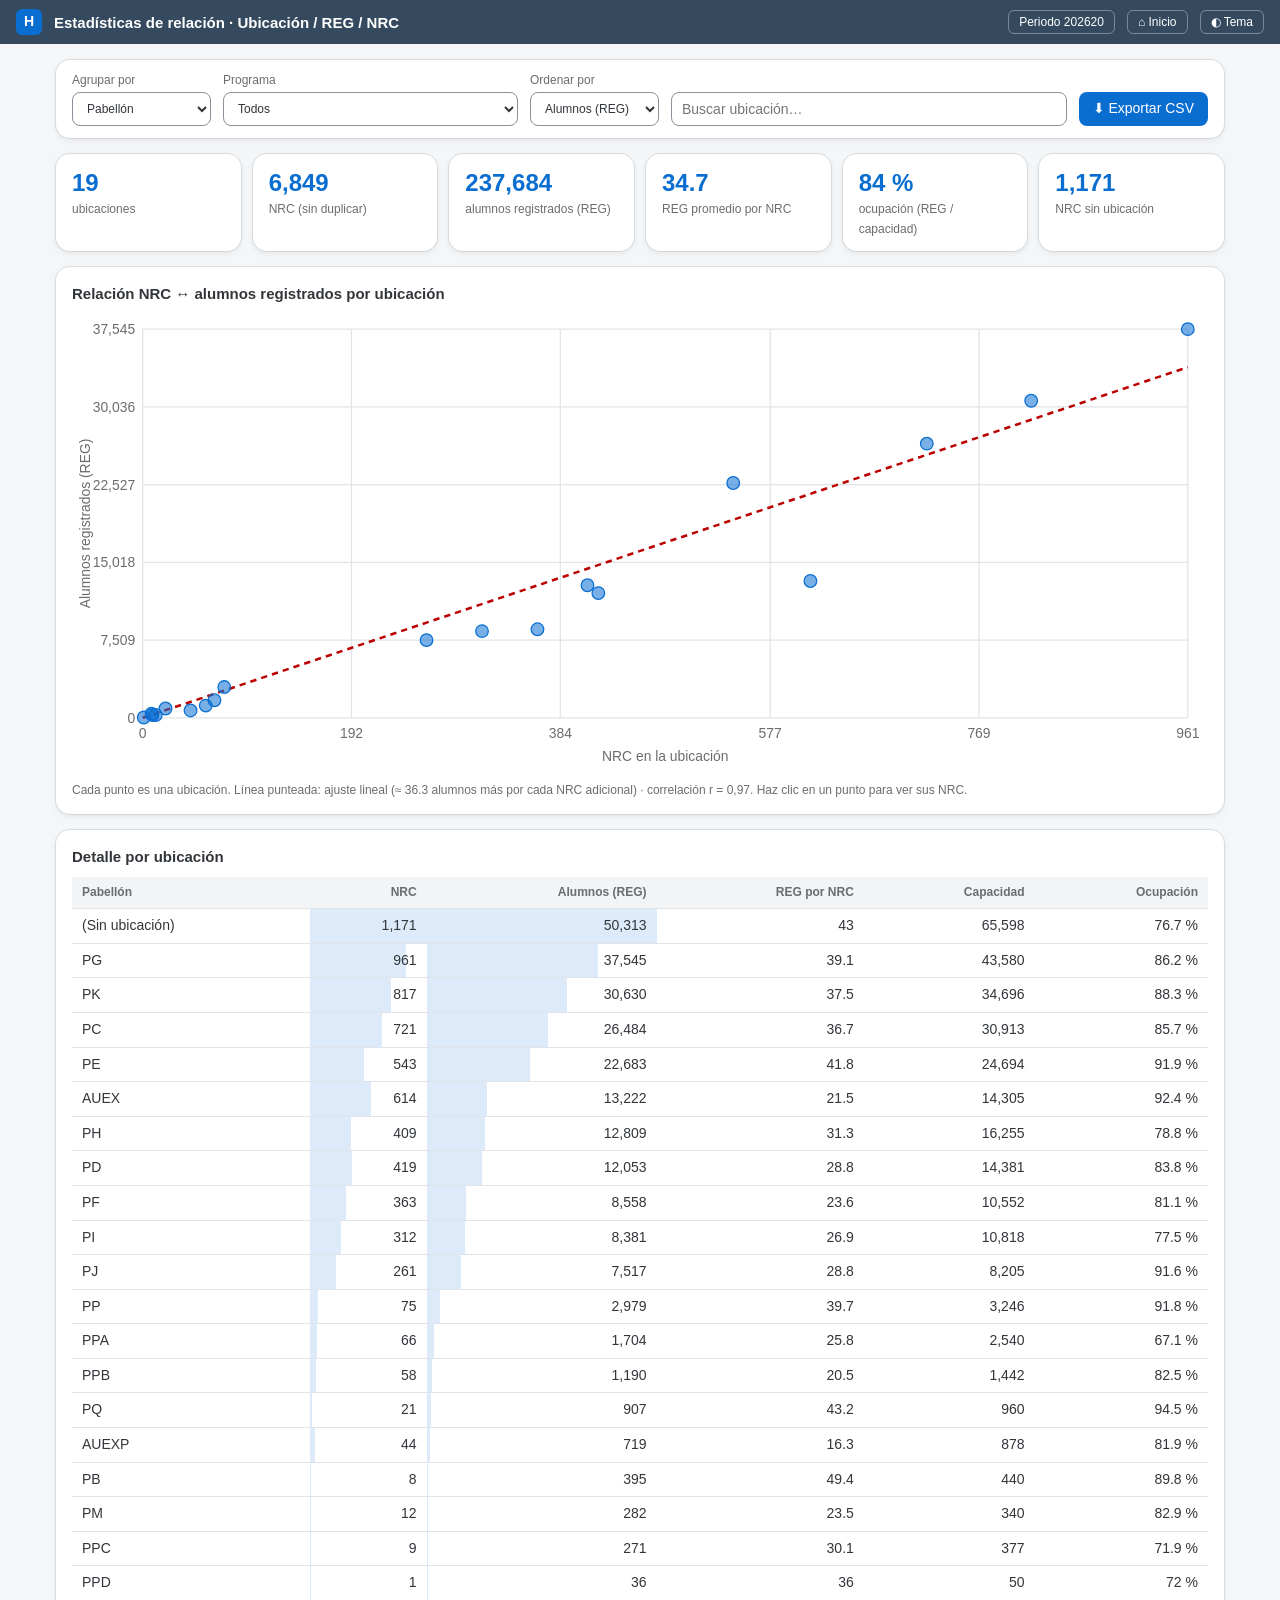
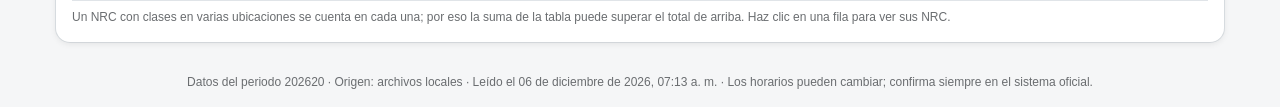
==== estadisticas.html @ 3a363b1f "Add files via upload" ====
<!DOCTYPE html>
<html lang="es"><head><meta charset="utf-8">
<meta name="viewport" content="width=device-width, initial-scale=1, viewport-fit=cover">
<title>Estadísticas de relación · Pregrado</title>
<link rel="stylesheet" href="assets/css/estadisticas.css">
</head><body>
<div class="shell"><div class="logo">H</div><h1>Estadísticas de relación · Ubicación / REG / NRC</h1><span class="pill" data-periodo>Periodo …</span><a class="tbtn" href="index.html">⌂ Inicio</a><button class="tbtn" id="th">◐ Tema</button></div>
<main>
  <section class="bar">
    <label>Agrupar por
      <select id="modo"><option value="pabe">Pabellón</option><option value="aula">Aula</option><option value="lab">Laboratorio / taller</option></select></label>
    <label>Programa <select id="prog"><option value="">Todos</option></select></label>
    <label>Ordenar por
      <select id="orden"><option value="reg">Alumnos (REG)</option><option value="nrc">NRC</option><option value="prom">REG por NRC</option><option value="ocup">Ocupación</option><option value="nom">Ubicación (A–Z)</option></select></label>
    <input type="search" id="q" placeholder="Buscar ubicación…">
    <button class="btn" id="csv">⬇ Exportar CSV</button>
  </section>
  <section class="kpis" id="kp"></section>
  <section class="card"><h2>Relación NRC ↔ alumnos registrados por ubicación</h2><div id="sc"></div><p class="nota" id="rr"></p></section>
  <section class="card"><h2>Detalle por ubicación</h2><div class="tw"><table class="tb" id="tb"></table></div><p class="nota" id="nt"></p></section>
</main>
<div class="pn" id="pn"><div class="pb" id="pb"></div></div>
<footer id="pie"></footer>
<script src="assets/js/datos.js" data-app="estadisticas"></script>
</body></html>
---- assets/css/estadisticas.css ----
:root{box-sizing:border-box;padding-top:env(safe-area-inset-top,0px);padding-bottom:env(safe-area-inset-bottom,0px);--bg:#f5f6f7;--card:#fff;--ink:#32363a;--mut:#6a6d70;--pri:#0a6ed1;--pri2:#ebf5fe;--shell:#354a5f;--line:#e0e4e8;--hdr:#f2f4f6;--ok:#107e3e;--bad:#bb0000;--sh:0 0 0 1px rgba(85,107,129,.15),0 2px 6px rgba(0,0,0,.08)}
:root[data-theme="dark"]{--bg:#12171c;--card:#1d242b;--ink:#eaecee;--mut:#9aa5ae;--pri:#4db1ff;--pri2:#16293a;--shell:#0b0f13;--line:#2f3a44;--hdr:#232c34;--ok:#5fd18a;--bad:#ff7b7b;--sh:0 0 0 1px rgba(255,255,255,.06),0 2px 8px rgba(0,0,0,.4)}
@media(prefers-color-scheme:dark){:root:not([data-theme="light"]){--bg:#12171c;--card:#1d242b;--ink:#eaecee;--mut:#9aa5ae;--pri:#4db1ff;--pri2:#16293a;--shell:#0b0f13;--line:#2f3a44;--hdr:#232c34;--ok:#5fd18a;--bad:#ff7b7b;--sh:0 0 0 1px rgba(255,255,255,.06),0 2px 8px rgba(0,0,0,.4)}}
html{scroll-padding-top:env(safe-area-inset-top,0px)}*{box-sizing:border-box}
body{margin:0;background:var(--bg);color:var(--ink);font:14px/1.4 Arial,Helvetica,sans-serif}
.shell{background:var(--shell);color:#fff;height:44px;display:flex;align-items:center;gap:12px;padding:0 16px}
.logo{width:26px;height:26px;border-radius:6px;background:#0a6ed1;display:grid;place-items:center;font-weight:700}
.shell h1{margin:0;font-size:15px;font-weight:600;flex:1;white-space:nowrap;overflow:hidden;text-overflow:ellipsis}
.pill{border:1px solid rgba(255,255,255,.35);border-radius:6px;padding:3px 10px;font-size:12px;white-space:nowrap}
.tbtn{background:transparent;color:#fff;border:1px solid rgba(255,255,255,.35);border-radius:6px;padding:4px 10px;cursor:pointer;font:12px Arial;text-decoration:none}
main{max-width:1200px;margin:0 auto;padding:16px;display:grid;gap:16px}
.card{background:var(--card);border-radius:14px;box-shadow:var(--sh);padding:16px}
.card h2{margin:0 0 10px;font-size:15px}
.bar{display:flex;flex-wrap:wrap;gap:12px;align-items:end;background:var(--card);border-radius:14px;box-shadow:var(--sh);padding:12px 16px}
.bar label{display:grid;gap:3px;font-size:12px;color:var(--mut)}
select,input[type=search]{height:34px;border:1px solid #89919a;border-radius:8px;padding:0 10px;background:var(--card);color:var(--ink);font:inherit}
input[type=search]{flex:1;min-width:160px}
.btn{height:34px;border:0;border-radius:8px;background:var(--pri);color:#fff;padding:0 14px;cursor:pointer;font:inherit}
.kpis{display:grid;grid-template-columns:repeat(auto-fit,minmax(150px,1fr));gap:12px}
.kpi{background:var(--card);border-radius:14px;box-shadow:var(--sh);padding:12px 16px}.kpi b{display:block;font-size:24px;color:var(--pri)}.kpi span{color:var(--mut);font-size:12px}
.tw{overflow-x:auto}.tb{width:100%;border-collapse:collapse}
.tb th,.tb td{padding:7px 10px;border-bottom:1px solid var(--line);text-align:right;white-space:nowrap}
.tb th{background:var(--hdr);font-size:12px;color:var(--mut)}.tb th:first-child,.tb td:first-child,.tb th.l,.tb td.l{text-align:left}
.tb tbody tr{cursor:pointer}.tb tbody tr:hover{background:var(--pri2)}
.db{position:relative}.db i{position:absolute;left:0;top:0;bottom:0;background:var(--pri);opacity:.14}.db span{position:relative}
.nota{color:var(--mut);font-size:12px;margin:8px 0 0}
svg text{fill:var(--mut);font:11px Arial}svg .ax{stroke:var(--line)}svg circle{fill:var(--pri);fill-opacity:.55;stroke:var(--pri);cursor:pointer}svg circle:hover{fill-opacity:.95}svg .rg{stroke:var(--bad);stroke-width:2;stroke-dasharray:5 4}
.pn{display:none;position:fixed;inset:0;background:rgba(0,0,0,.45);z-index:9;align-items:center;justify-content:center;padding:16px}.pn.on{display:flex}
.pb{background:var(--card);border-radius:14px;max-width:900px;width:100%;max-height:85vh;overflow:auto;padding:18px;position:relative}
.pb h3{margin:0 40px 4px 0}.pb p{margin:0 0 10px;color:var(--mut)}
.x{position:absolute;right:12px;top:12px;border:0;background:var(--hdr);color:var(--ink);border-radius:8px;width:30px;height:30px;cursor:pointer}
footer{text-align:center;color:var(--mut);font-size:12px;padding:16px}
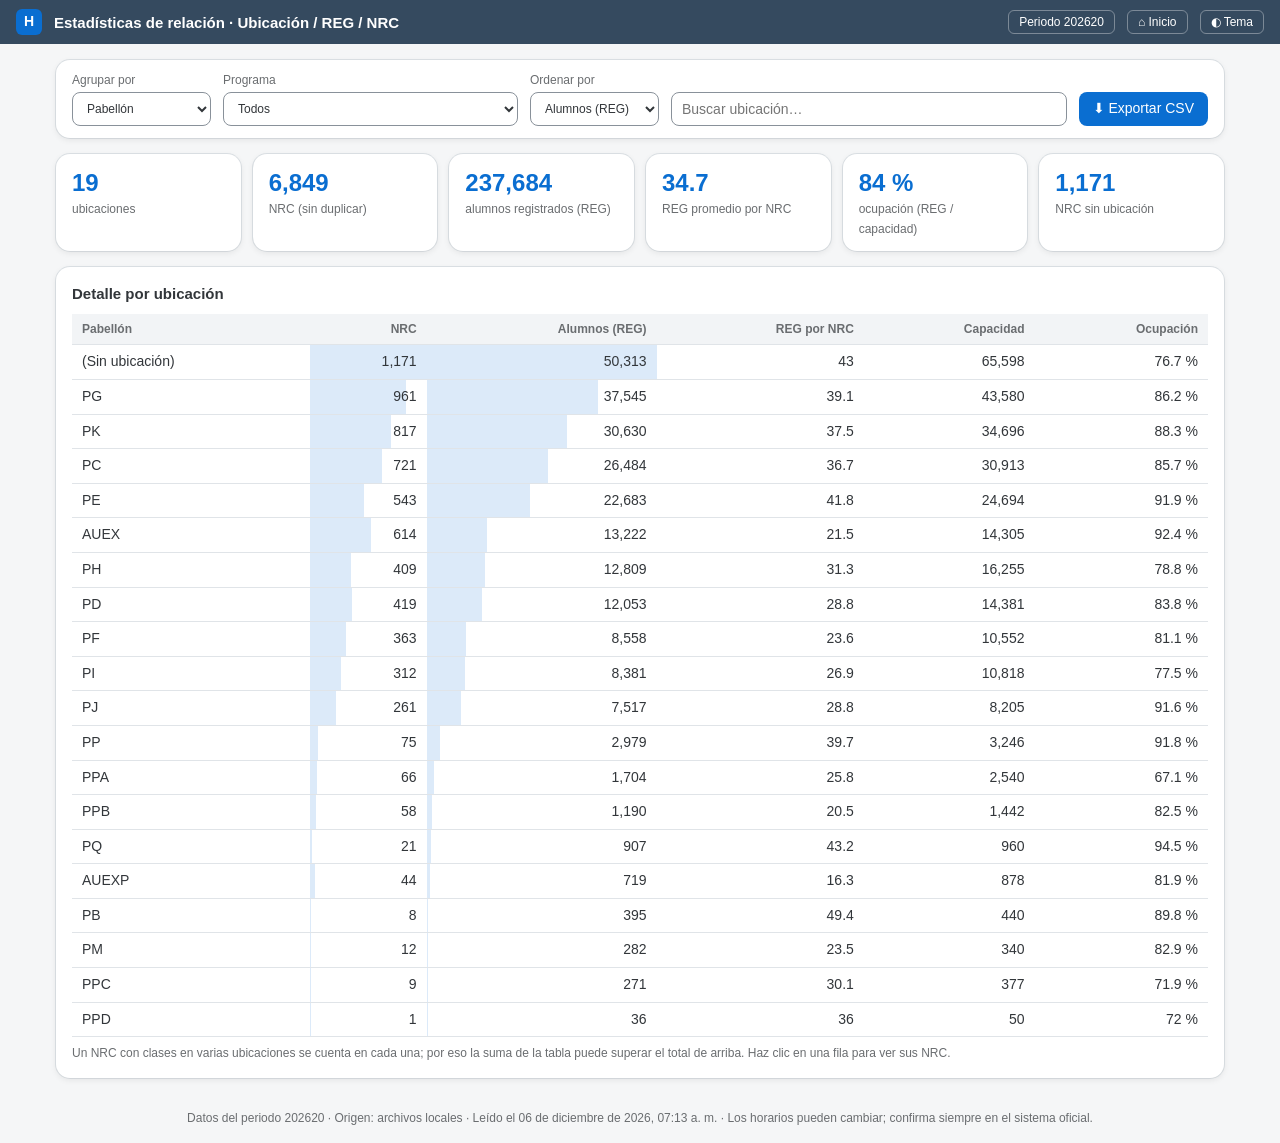
==== commit 55048974: "Add files via upload" ====
--- a/estadisticas.html
+++ b/estadisticas.html
@@ -16,7 +16,6 @@
     <button class="btn" id="csv">⬇ Exportar CSV</button>
   </section>
   <section class="kpis" id="kp"></section>
-  <section class="card"><h2>Relación NRC ↔ alumnos registrados por ubicación</h2><div id="sc"></div><p class="nota" id="rr"></p></section>
   <section class="card"><h2>Detalle por ubicación</h2><div class="tw"><table class="tb" id="tb"></table></div><p class="nota" id="nt"></p></section>
 </main>
 <div class="pn" id="pn"><div class="pb" id="pb"></div></div>
